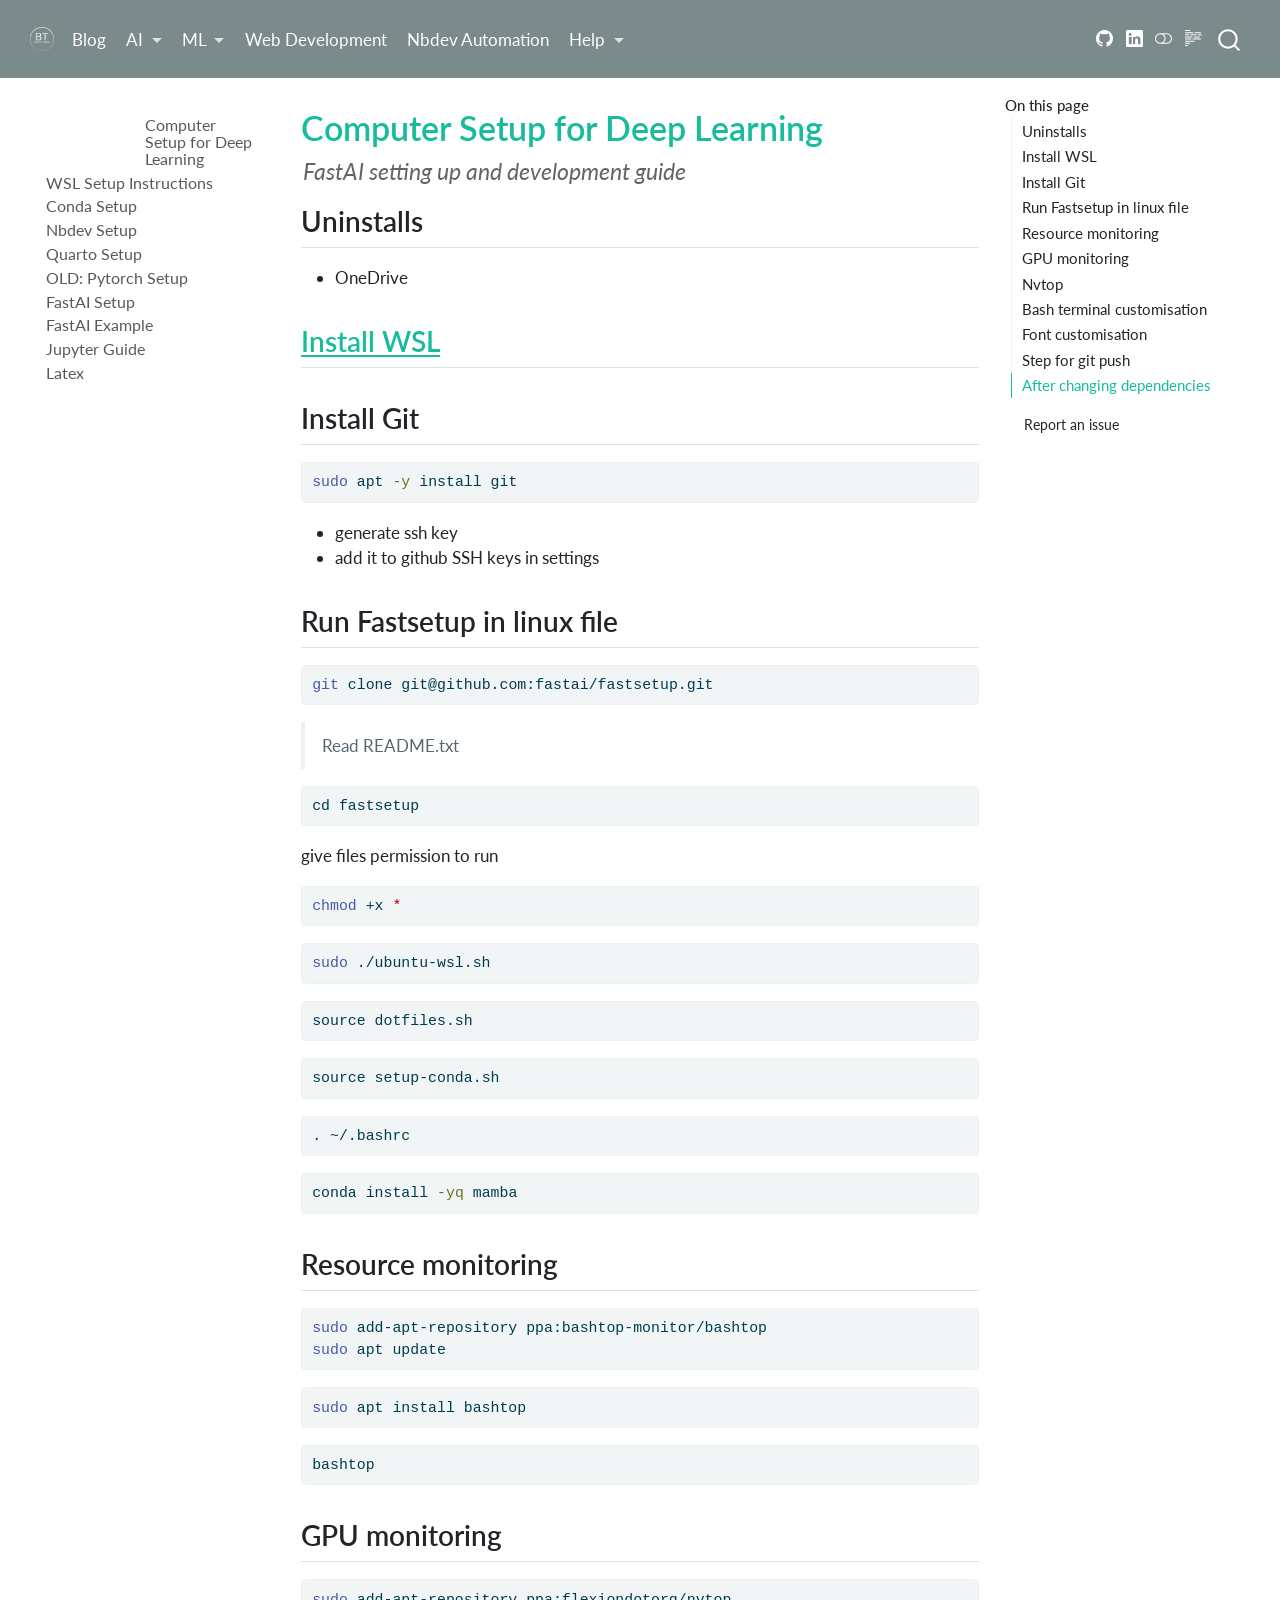
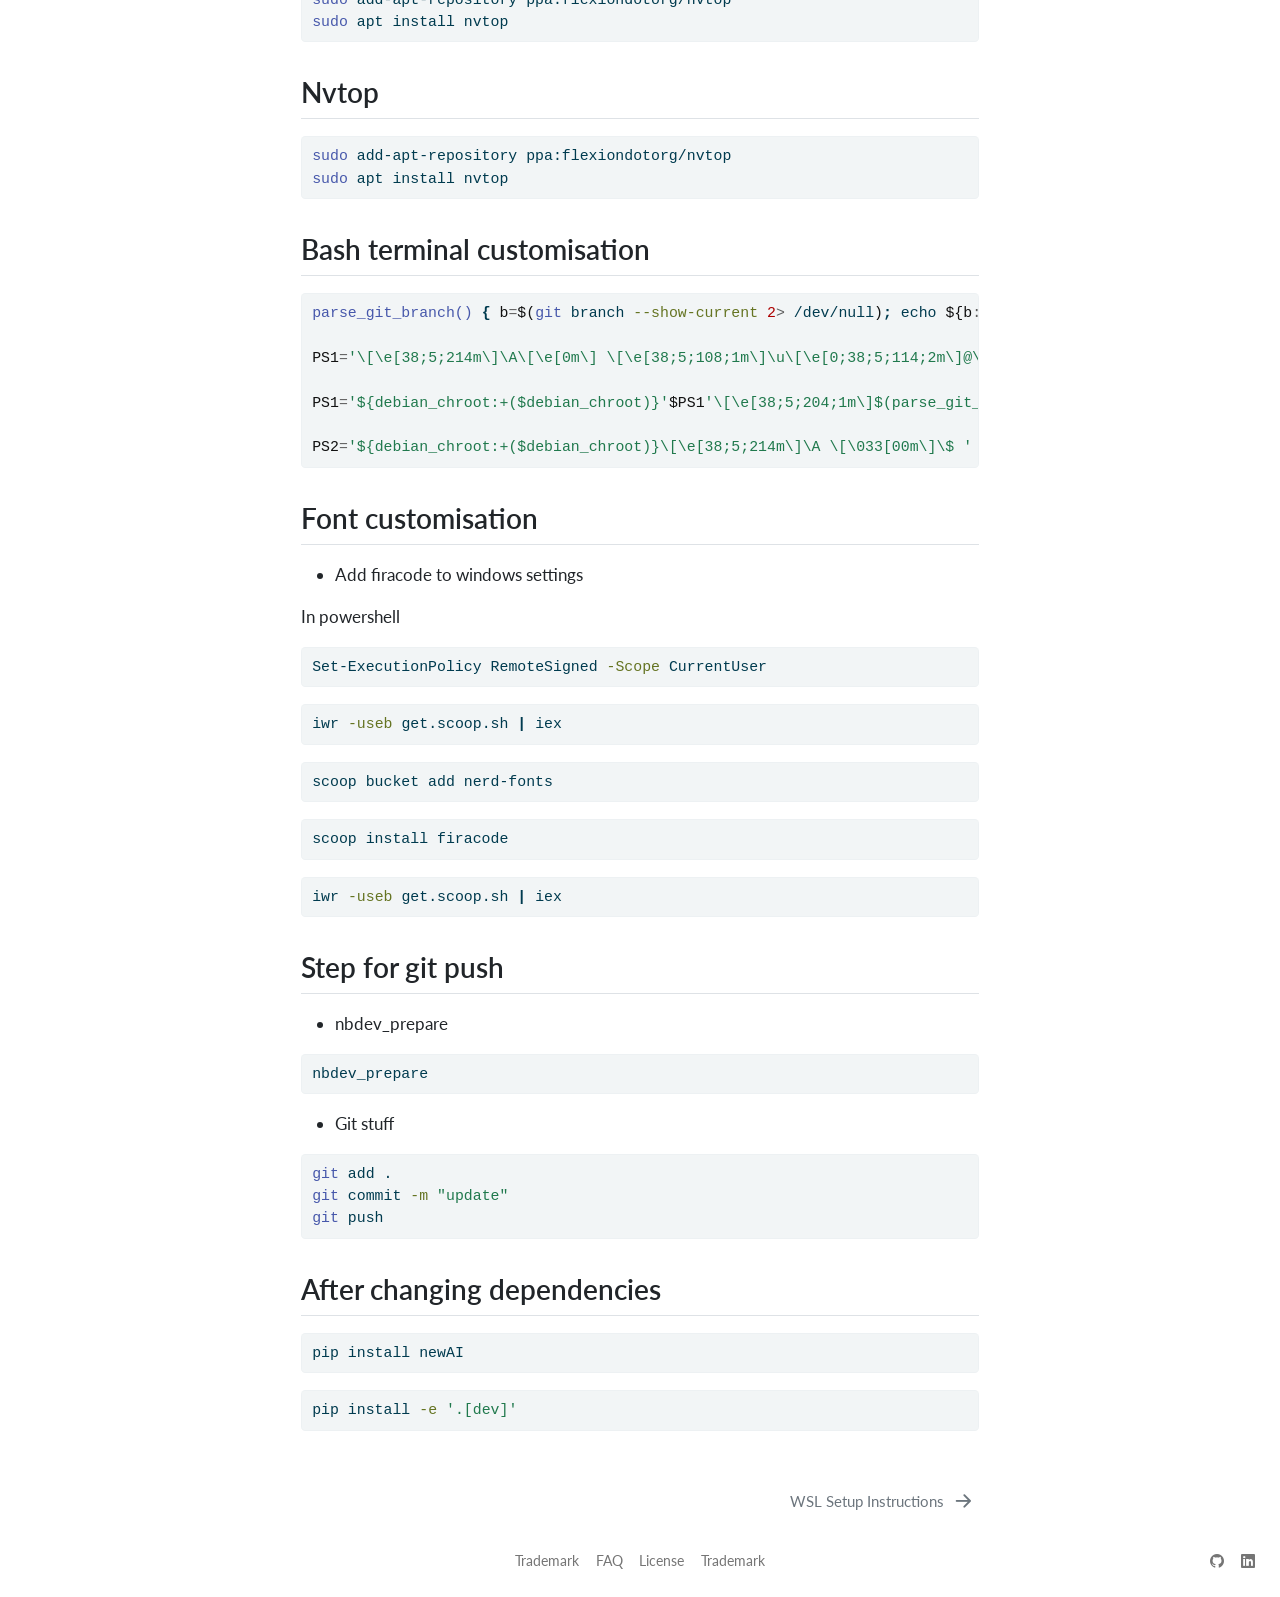
==== index.html @ 709e5c6a "deploy: d1fd467fbbab63f1652def385c64cc370975d32e" ====
<!DOCTYPE html>
<html xmlns="http://www.w3.org/1999/xhtml" lang="en" xml:lang="en"><head>

<meta charset="utf-8">
<meta name="generator" content="quarto-1.5.53">

<meta name="viewport" content="width=device-width, initial-scale=1.0, user-scalable=yes">

<meta name="description" content="FastAI setting up and development guide">

<title>Computer Setup for Deep Learning – Setup</title>
<style>
code{white-space: pre-wrap;}
span.smallcaps{font-variant: small-caps;}
div.columns{display: flex; gap: min(4vw, 1.5em);}
div.column{flex: auto; overflow-x: auto;}
div.hanging-indent{margin-left: 1.5em; text-indent: -1.5em;}
ul.task-list{list-style: none;}
ul.task-list li input[type="checkbox"] {
  width: 0.8em;
  margin: 0 0.8em 0.2em -1em; /* quarto-specific, see https://github.com/quarto-dev/quarto-cli/issues/4556 */ 
  vertical-align: middle;
}
/* CSS for syntax highlighting */
pre > code.sourceCode { white-space: pre; position: relative; }
pre > code.sourceCode > span { line-height: 1.25; }
pre > code.sourceCode > span:empty { height: 1.2em; }
.sourceCode { overflow: visible; }
code.sourceCode > span { color: inherit; text-decoration: inherit; }
div.sourceCode { margin: 1em 0; }
pre.sourceCode { margin: 0; }
@media screen {
div.sourceCode { overflow: auto; }
}
@media print {
pre > code.sourceCode { white-space: pre-wrap; }
pre > code.sourceCode > span { display: inline-block; text-indent: -5em; padding-left: 5em; }
}
pre.numberSource code
  { counter-reset: source-line 0; }
pre.numberSource code > span
  { position: relative; left: -4em; counter-increment: source-line; }
pre.numberSource code > span > a:first-child::before
  { content: counter(source-line);
    position: relative; left: -1em; text-align: right; vertical-align: baseline;
    border: none; display: inline-block;
    -webkit-touch-callout: none; -webkit-user-select: none;
    -khtml-user-select: none; -moz-user-select: none;
    -ms-user-select: none; user-select: none;
    padding: 0 4px; width: 4em;
  }
pre.numberSource { margin-left: 3em;  padding-left: 4px; }
div.sourceCode
  {   }
@media screen {
pre > code.sourceCode > span > a:first-child::before { text-decoration: underline; }
}
</style>


<script src="site_libs/quarto-nav/quarto-nav.js"></script>
<script src="site_libs/quarto-nav/headroom.min.js"></script>
<script src="site_libs/clipboard/clipboard.min.js"></script>
<script src="site_libs/quarto-search/autocomplete.umd.js"></script>
<script src="site_libs/quarto-search/fuse.min.js"></script>
<script src="site_libs/quarto-search/quarto-search.js"></script>
<meta name="quarto:offset" content="./">
<link href="./wsl_setup.html" rel="next">
<link href="./favi.svg" rel="icon" type="image/svg+xml">
<script src="site_libs/quarto-html/quarto.js"></script>
<script src="site_libs/quarto-html/popper.min.js"></script>
<script src="site_libs/quarto-html/tippy.umd.min.js"></script>
<script src="site_libs/quarto-html/anchor.min.js"></script>
<link href="site_libs/quarto-html/tippy.css" rel="stylesheet">
<link href="site_libs/quarto-html/quarto-syntax-highlighting.css" rel="stylesheet" class="quarto-color-scheme" id="quarto-text-highlighting-styles">
<link href="site_libs/quarto-html/quarto-syntax-highlighting-dark.css" rel="prefetch" class="quarto-color-scheme quarto-color-alternate" id="quarto-text-highlighting-styles">
<script src="site_libs/bootstrap/bootstrap.min.js"></script>
<link href="site_libs/bootstrap/bootstrap-icons.css" rel="stylesheet">
<link href="site_libs/bootstrap/bootstrap.min.css" rel="stylesheet" class="quarto-color-scheme" id="quarto-bootstrap" data-mode="light">
<link href="site_libs/bootstrap/bootstrap-dark.min.css" rel="prefetch" class="quarto-color-scheme quarto-color-alternate" id="quarto-bootstrap" data-mode="dark">
<script id="quarto-search-options" type="application/json">{
  "location": "navbar",
  "copy-button": false,
  "collapse-after": 3,
  "panel-placement": "end",
  "type": "overlay",
  "limit": 50,
  "keyboard-shortcut": [
    "f",
    "/",
    "s"
  ],
  "language": {
    "search-no-results-text": "No results",
    "search-matching-documents-text": "matching documents",
    "search-copy-link-title": "Copy link to search",
    "search-hide-matches-text": "Hide additional matches",
    "search-more-match-text": "more match in this document",
    "search-more-matches-text": "more matches in this document",
    "search-clear-button-title": "Clear",
    "search-text-placeholder": "",
    "search-detached-cancel-button-title": "Cancel",
    "search-submit-button-title": "Submit",
    "search-label": "Search"
  }
}</script>


<link rel="stylesheet" href="styles.css">
<meta property="og:title" content="Computer Setup for Deep Learning – Setup">
<meta property="og:description" content="FastAI setting up and development guide">
<meta property="og:image" content="https://bthek1.github.io/Computer_Setup//bthek1/Logo.svg">
<meta property="og:site_name" content="Setup">
<meta name="twitter:title" content="Computer Setup for Deep Learning – Setup">
<meta name="twitter:description" content="FastAI setting up and development guide">
<meta name="twitter:image" content="https://bthek1.github.io/Computer_Setup//bthek1/Logo.svg">
<meta name="twitter:card" content="summary_large_image">
</head>

<body class="nav-sidebar floating nav-fixed">

<div id="quarto-search-results"></div>
  <header id="quarto-header" class="headroom fixed-top">
    <nav class="navbar navbar-expand-lg " data-bs-theme="dark">
      <div class="navbar-container container-fluid">
      <div class="navbar-brand-container mx-auto">
    <a href="./index.html" class="navbar-brand navbar-brand-logo">
    <img src="./Logo.svg" alt="Quarto logo." class="navbar-logo">
    </a>
  </div>
            <div id="quarto-search" class="" title="Search"></div>
          <button class="navbar-toggler" type="button" data-bs-toggle="collapse" data-bs-target="#navbarCollapse" aria-controls="navbarCollapse" role="menu" aria-expanded="false" aria-label="Toggle navigation" onclick="if (window.quartoToggleHeadroom) { window.quartoToggleHeadroom(); }">
  <span class="navbar-toggler-icon"></span>
</button>
          <div class="collapse navbar-collapse" id="navbarCollapse">
            <ul class="navbar-nav navbar-nav-scroll me-auto">
  <li class="nav-item">
    <a class="nav-link" href="https://bthek1.github.io/B_Blog/"> 
<span class="menu-text">Blog</span></a>
  </li>  
  <li class="nav-item dropdown ">
    <a class="nav-link dropdown-toggle" href="#" id="nav-menu-ai" role="link" data-bs-toggle="dropdown" aria-expanded="false">
 <span class="menu-text">AI</span>
    </a>
    <ul class="dropdown-menu" aria-labelledby="nav-menu-ai">    
        <li>
    <a class="dropdown-item" href="https://bthek1.github.io/Computer_Setup/">
 <span class="dropdown-text">Computer Setup</span></a>
  </li>  
        <li>
    <a class="dropdown-item" href="https://bthek1.github.io/FastAI_course/">
 <span class="dropdown-text">Fast AI course</span></a>
  </li>  
        <li>
    <a class="dropdown-item" href="https://bthek1.github.io/DL_methods/">
 <span class="dropdown-text">DL Methods</span></a>
  </li>  
    </ul>
  </li>
  <li class="nav-item dropdown ">
    <a class="nav-link dropdown-toggle" href="#" id="nav-menu-ml" role="link" data-bs-toggle="dropdown" aria-expanded="false">
 <span class="menu-text">ML</span>
    </a>
    <ul class="dropdown-menu" aria-labelledby="nav-menu-ml">    
        <li>
    <a class="dropdown-item" href="https://bthek1.github.io/ML_methods/">
 <span class="dropdown-text">ML Methods</span></a>
  </li>  
        <li>
    <a class="dropdown-item" href="https://bthek1.github.io/Python_Libs/">
 <span class="dropdown-text">Python Libraries</span></a>
  </li>  
        <li>
    <a class="dropdown-item" href="https://bthek1.github.io/TimeSeriesML/">
 <span class="dropdown-text">Time series</span></a>
  </li>  
    </ul>
  </li>
  <li class="nav-item">
    <a class="nav-link" href="https://bthek1.github.io/WEB_doc/"> 
<span class="menu-text">Web Development</span></a>
  </li>  
  <li class="nav-item">
    <a class="nav-link" href="https://bthek1.github.io/nbdevAuto/"> 
<span class="menu-text">Nbdev Automation</span></a>
  </li>  
  <li class="nav-item dropdown ">
    <a class="nav-link dropdown-toggle" href="#" id="nav-menu-help" role="link" data-bs-toggle="dropdown" aria-expanded="false">
 <span class="menu-text">Help</span>
    </a>
    <ul class="dropdown-menu" aria-labelledby="nav-menu-help">    
        <li>
    <a class="dropdown-item" href="https://github.com/bthek1/B_Blog/issues"><i class="bi bi-bug" role="img">
</i> 
 <span class="dropdown-text">Report a Bug</span></a>
  </li>  
        <li>
    <a class="dropdown-item" href="https://github.com/bthek1/B_Blog/issues"><i class="bi bi-chat-right-text" role="img">
</i> 
 <span class="dropdown-text">Ask a Question</span></a>
  </li>  
        <li>
    <a class="dropdown-item" href="https://github.com/bthek1/B_Blog/issues"><i class="bi bi-question-circle" role="img">
</i> 
 <span class="dropdown-text">FAQ</span></a>
  </li>  
    </ul>
  </li>
</ul>
          </div> <!-- /navcollapse -->
            <div class="quarto-navbar-tools tools-wide">
    <a href="https://github.com/bthek1" title="" class="quarto-navigation-tool px-1" aria-label="Github"><i class="bi bi-github"></i></a>
    <a href="https://www.linkedin.com/in/benedict-thekkel/" title="" class="quarto-navigation-tool px-1" aria-label="Linkedin"><i class="bi bi-linkedin"></i></a>
  <a href="" class="quarto-color-scheme-toggle quarto-navigation-tool  px-1" onclick="window.quartoToggleColorScheme(); return false;" title="Toggle dark mode"><i class="bi"></i></a>
  <a href="" class="quarto-reader-toggle quarto-navigation-tool px-1" onclick="window.quartoToggleReader(); return false;" title="Toggle reader mode">
  <div class="quarto-reader-toggle-btn">
  <i class="bi"></i>
  </div>
</a>
</div>
      </div> <!-- /container-fluid -->
    </nav>
  <nav class="quarto-secondary-nav">
    <div class="container-fluid d-flex">
      <button type="button" class="quarto-btn-toggle btn" data-bs-toggle="collapse" role="button" data-bs-target=".quarto-sidebar-collapse-item" aria-controls="quarto-sidebar" aria-expanded="false" aria-label="Toggle sidebar navigation" onclick="if (window.quartoToggleHeadroom) { window.quartoToggleHeadroom(); }">
        <i class="bi bi-layout-text-sidebar-reverse"></i>
      </button>
        <nav class="quarto-page-breadcrumbs" aria-label="breadcrumb"><ol class="breadcrumb"><li class="breadcrumb-item"><a href="./index.html"><a href="https://bthek1.github.io/Computer_Setup/">Computer Setup for Deep Learning</a></a></li></ol></nav>
        <a class="flex-grow-1" role="navigation" data-bs-toggle="collapse" data-bs-target=".quarto-sidebar-collapse-item" aria-controls="quarto-sidebar" aria-expanded="false" aria-label="Toggle sidebar navigation" onclick="if (window.quartoToggleHeadroom) { window.quartoToggleHeadroom(); }">      
        </a>
    </div>
  </nav>
</header>
<!-- content -->
<div id="quarto-content" class="quarto-container page-columns page-rows-contents page-layout-article page-navbar">
<!-- sidebar -->
  <nav id="quarto-sidebar" class="sidebar collapse collapse-horizontal quarto-sidebar-collapse-item sidebar-navigation floating overflow-auto">
    <div class="sidebar-menu-container"> 
    <ul class="list-unstyled mt-1">
        <li class="sidebar-item">
  <div class="sidebar-item-container"> 
  <a href="./index.html" class="sidebar-item-text sidebar-link active">
 <span class="menu-text"><a href="https://bthek1.github.io/Computer_Setup/">Computer Setup for Deep Learning</a></span></a>
  </div>
</li>
        <li class="sidebar-item">
  <div class="sidebar-item-container"> 
  <a href="./wsl_setup.html" class="sidebar-item-text sidebar-link">
 <span class="menu-text">WSL Setup Instructions</span></a>
  </div>
</li>
        <li class="sidebar-item">
  <div class="sidebar-item-container"> 
  <a href="./conda_setup.html" class="sidebar-item-text sidebar-link">
 <span class="menu-text">Conda Setup</span></a>
  </div>
</li>
        <li class="sidebar-item">
  <div class="sidebar-item-container"> 
  <a href="./nbdev_setup.html" class="sidebar-item-text sidebar-link">
 <span class="menu-text">Nbdev Setup</span></a>
  </div>
</li>
        <li class="sidebar-item">
  <div class="sidebar-item-container"> 
  <a href="./quarto_setup.html" class="sidebar-item-text sidebar-link">
 <span class="menu-text">Quarto Setup</span></a>
  </div>
</li>
        <li class="sidebar-item">
  <div class="sidebar-item-container"> 
  <a href="./pytorch_setup.html" class="sidebar-item-text sidebar-link">
 <span class="menu-text">OLD: Pytorch Setup</span></a>
  </div>
</li>
        <li class="sidebar-item">
  <div class="sidebar-item-container"> 
  <a href="./fastai_setup.html" class="sidebar-item-text sidebar-link">
 <span class="menu-text">FastAI Setup</span></a>
  </div>
</li>
        <li class="sidebar-item">
  <div class="sidebar-item-container"> 
  <a href="./fastaiexample.html" class="sidebar-item-text sidebar-link">
 <span class="menu-text">FastAI Example</span></a>
  </div>
</li>
        <li class="sidebar-item">
  <div class="sidebar-item-container"> 
  <a href="./jupyter_guide.html" class="sidebar-item-text sidebar-link">
 <span class="menu-text">Jupyter Guide</span></a>
  </div>
</li>
        <li class="sidebar-item">
  <div class="sidebar-item-container"> 
  <a href="./latex_setup.html" class="sidebar-item-text sidebar-link">
 <span class="menu-text">Latex</span></a>
  </div>
</li>
    </ul>
    </div>
</nav>
<div id="quarto-sidebar-glass" class="quarto-sidebar-collapse-item" data-bs-toggle="collapse" data-bs-target=".quarto-sidebar-collapse-item"></div>
<!-- margin-sidebar -->
    <div id="quarto-margin-sidebar" class="sidebar margin-sidebar">
        <nav id="TOC" role="doc-toc" class="toc-active">
    <h2 id="toc-title">On this page</h2>
   
  <ul>
  <li><a href="#uninstalls" id="toc-uninstalls" class="nav-link active" data-scroll-target="#uninstalls">Uninstalls</a></li>
  <li><a href="#install-wsl" id="toc-install-wsl" class="nav-link" data-scroll-target="#install-wsl">Install WSL</a></li>
  <li><a href="#install-git" id="toc-install-git" class="nav-link" data-scroll-target="#install-git">Install Git</a></li>
  <li><a href="#run-fastsetup-in-linux-file" id="toc-run-fastsetup-in-linux-file" class="nav-link" data-scroll-target="#run-fastsetup-in-linux-file">Run Fastsetup in linux file</a></li>
  <li><a href="#resource-monitoring" id="toc-resource-monitoring" class="nav-link" data-scroll-target="#resource-monitoring">Resource monitoring</a></li>
  <li><a href="#gpu-monitoring" id="toc-gpu-monitoring" class="nav-link" data-scroll-target="#gpu-monitoring">GPU monitoring</a></li>
  <li><a href="#nvtop" id="toc-nvtop" class="nav-link" data-scroll-target="#nvtop">Nvtop</a></li>
  <li><a href="#bash-terminal-customisation" id="toc-bash-terminal-customisation" class="nav-link" data-scroll-target="#bash-terminal-customisation">Bash terminal customisation</a></li>
  <li><a href="#font-customisation" id="toc-font-customisation" class="nav-link" data-scroll-target="#font-customisation">Font customisation</a></li>
  <li><a href="#step-for-git-push" id="toc-step-for-git-push" class="nav-link" data-scroll-target="#step-for-git-push">Step for git push</a></li>
  <li><a href="#after-changing-dependencies" id="toc-after-changing-dependencies" class="nav-link" data-scroll-target="#after-changing-dependencies">After changing dependencies</a></li>
  </ul>
<div class="toc-actions"><ul><li><a href="https://bthek1.github.io/Computer_Setup/issues/new" class="toc-action"><i class="bi empty"></i>Report an issue</a></li></ul></div></nav>
    </div>
<!-- main -->
<main class="content" id="quarto-document-content">

<header id="title-block-header" class="quarto-title-block default">
<div class="quarto-title">
<h1 class="title"><a href="https://bthek1.github.io/Computer_Setup/">Computer Setup for Deep Learning</a></h1>
</div>

<div>
  <div class="description">
    FastAI setting up and development guide
  </div>
</div>


<div class="quarto-title-meta">

    
  
    
  </div>
  


</header>


<!-- WARNING: THIS FILE WAS AUTOGENERATED! DO NOT EDIT! -->
<section id="uninstalls" class="level2">
<h2 class="anchored" data-anchor-id="uninstalls">Uninstalls</h2>
<ul>
<li>OneDrive</li>
</ul>
</section>
<section id="install-wsl" class="level2">
<h2 class="anchored" data-anchor-id="install-wsl"><a href="https://bthek1.github.io/Computer_Setup/wsl_setup.html">Install WSL</a></h2>
</section>
<section id="install-git" class="level2">
<h2 class="anchored" data-anchor-id="install-git">Install Git</h2>
<div class="sourceCode" id="cb1"><pre class="sourceCode sh code-with-copy"><code class="sourceCode bash"><span id="cb1-1"><a href="#cb1-1" aria-hidden="true" tabindex="-1"></a><span class="fu">sudo</span> apt <span class="at">-y</span> install git</span></code><button title="Copy to Clipboard" class="code-copy-button"><i class="bi"></i></button></pre></div>
<ul>
<li>generate ssh key</li>
<li>add it to github SSH keys in settings</li>
</ul>
</section>
<section id="run-fastsetup-in-linux-file" class="level2">
<h2 class="anchored" data-anchor-id="run-fastsetup-in-linux-file">Run Fastsetup in linux file</h2>
<div class="sourceCode" id="cb2"><pre class="sourceCode sh code-with-copy"><code class="sourceCode bash"><span id="cb2-1"><a href="#cb2-1" aria-hidden="true" tabindex="-1"></a><span class="fu">git</span> clone git@github.com:fastai/fastsetup.git</span></code><button title="Copy to Clipboard" class="code-copy-button"><i class="bi"></i></button></pre></div>
<blockquote class="blockquote">
<p>Read README.txt</p>
</blockquote>
<div class="sourceCode" id="cb3"><pre class="sourceCode sh code-with-copy"><code class="sourceCode bash"><span id="cb3-1"><a href="#cb3-1" aria-hidden="true" tabindex="-1"></a><span class="bu">cd</span> fastsetup</span></code><button title="Copy to Clipboard" class="code-copy-button"><i class="bi"></i></button></pre></div>
<p>give files permission to run</p>
<div class="sourceCode" id="cb4"><pre class="sourceCode sh code-with-copy"><code class="sourceCode bash"><span id="cb4-1"><a href="#cb4-1" aria-hidden="true" tabindex="-1"></a><span class="fu">chmod</span> +x <span class="pp">*</span></span></code><button title="Copy to Clipboard" class="code-copy-button"><i class="bi"></i></button></pre></div>
<div class="sourceCode" id="cb5"><pre class="sourceCode sh code-with-copy"><code class="sourceCode bash"><span id="cb5-1"><a href="#cb5-1" aria-hidden="true" tabindex="-1"></a><span class="fu">sudo</span> ./ubuntu-wsl.sh</span></code><button title="Copy to Clipboard" class="code-copy-button"><i class="bi"></i></button></pre></div>
<div class="sourceCode" id="cb6"><pre class="sourceCode sh code-with-copy"><code class="sourceCode bash"><span id="cb6-1"><a href="#cb6-1" aria-hidden="true" tabindex="-1"></a><span class="bu">source</span> dotfiles.sh</span></code><button title="Copy to Clipboard" class="code-copy-button"><i class="bi"></i></button></pre></div>
<div class="sourceCode" id="cb7"><pre class="sourceCode sh code-with-copy"><code class="sourceCode bash"><span id="cb7-1"><a href="#cb7-1" aria-hidden="true" tabindex="-1"></a><span class="bu">source</span> setup-conda.sh</span></code><button title="Copy to Clipboard" class="code-copy-button"><i class="bi"></i></button></pre></div>
<div class="sourceCode" id="cb8"><pre class="sourceCode sh code-with-copy"><code class="sourceCode bash"><span id="cb8-1"><a href="#cb8-1" aria-hidden="true" tabindex="-1"></a><span class="bu">.</span> ~/.bashrc</span></code><button title="Copy to Clipboard" class="code-copy-button"><i class="bi"></i></button></pre></div>
<div class="sourceCode" id="cb9"><pre class="sourceCode sh code-with-copy"><code class="sourceCode bash"><span id="cb9-1"><a href="#cb9-1" aria-hidden="true" tabindex="-1"></a><span class="ex">conda</span> install <span class="at">-yq</span> mamba</span></code><button title="Copy to Clipboard" class="code-copy-button"><i class="bi"></i></button></pre></div>
</section>
<section id="resource-monitoring" class="level2">
<h2 class="anchored" data-anchor-id="resource-monitoring">Resource monitoring</h2>
<div class="sourceCode" id="cb10"><pre class="sourceCode sh code-with-copy"><code class="sourceCode bash"><span id="cb10-1"><a href="#cb10-1" aria-hidden="true" tabindex="-1"></a><span class="fu">sudo</span> add-apt-repository ppa:bashtop-monitor/bashtop</span>
<span id="cb10-2"><a href="#cb10-2" aria-hidden="true" tabindex="-1"></a><span class="fu">sudo</span> apt update</span></code><button title="Copy to Clipboard" class="code-copy-button"><i class="bi"></i></button></pre></div>
<div class="sourceCode" id="cb11"><pre class="sourceCode sh code-with-copy"><code class="sourceCode bash"><span id="cb11-1"><a href="#cb11-1" aria-hidden="true" tabindex="-1"></a><span class="fu">sudo</span> apt install bashtop</span></code><button title="Copy to Clipboard" class="code-copy-button"><i class="bi"></i></button></pre></div>
<div class="sourceCode" id="cb12"><pre class="sourceCode sh code-with-copy"><code class="sourceCode bash"><span id="cb12-1"><a href="#cb12-1" aria-hidden="true" tabindex="-1"></a><span class="ex">bashtop</span></span></code><button title="Copy to Clipboard" class="code-copy-button"><i class="bi"></i></button></pre></div>
</section>
<section id="gpu-monitoring" class="level2">
<h2 class="anchored" data-anchor-id="gpu-monitoring">GPU monitoring</h2>
<div class="sourceCode" id="cb13"><pre class="sourceCode sh code-with-copy"><code class="sourceCode bash"><span id="cb13-1"><a href="#cb13-1" aria-hidden="true" tabindex="-1"></a><span class="fu">sudo</span> add-apt-repository ppa:flexiondotorg/nvtop</span>
<span id="cb13-2"><a href="#cb13-2" aria-hidden="true" tabindex="-1"></a><span class="fu">sudo</span> apt install nvtop</span></code><button title="Copy to Clipboard" class="code-copy-button"><i class="bi"></i></button></pre></div>
</section>
<section id="nvtop" class="level2">
<h2 class="anchored" data-anchor-id="nvtop">Nvtop</h2>
<div class="sourceCode" id="cb14"><pre class="sourceCode sh code-with-copy"><code class="sourceCode bash"><span id="cb14-1"><a href="#cb14-1" aria-hidden="true" tabindex="-1"></a><span class="fu">sudo</span> add-apt-repository ppa:flexiondotorg/nvtop</span>
<span id="cb14-2"><a href="#cb14-2" aria-hidden="true" tabindex="-1"></a><span class="fu">sudo</span> apt install nvtop</span></code><button title="Copy to Clipboard" class="code-copy-button"><i class="bi"></i></button></pre></div>
</section>
<section id="bash-terminal-customisation" class="level2">
<h2 class="anchored" data-anchor-id="bash-terminal-customisation">Bash terminal customisation</h2>
<div class="sourceCode" id="cb15"><pre class="sourceCode sh code-with-copy"><code class="sourceCode bash"><span id="cb15-1"><a href="#cb15-1" aria-hidden="true" tabindex="-1"></a><span class="fu">parse_git_branch()</span> <span class="kw">{</span> <span class="va">b</span><span class="op">=</span><span class="va">$(</span><span class="fu">git</span> branch <span class="at">--show-current</span> <span class="dv">2</span><span class="op">&gt;</span> /dev/null<span class="va">)</span><span class="kw">;</span> <span class="bu">echo</span> <span class="va">${b</span><span class="op">:+</span><span class="st">" (</span><span class="va">$b</span><span class="st">)"</span><span class="va">}</span><span class="kw">;</span> <span class="kw">}</span></span>
<span id="cb15-2"><a href="#cb15-2" aria-hidden="true" tabindex="-1"></a></span>
<span id="cb15-3"><a href="#cb15-3" aria-hidden="true" tabindex="-1"></a><span class="va">PS1</span><span class="op">=</span><span class="st">'\[\e[38;5;214m\]\A\[\e[0m\] \[\e[38;5;108;1m\]\u\[\e[0;38;5;114;2m\]@\[\e[0;38;5;119m\]\h\[\e[0m\] \[\e[38;5;117m\]\w'</span></span>
<span id="cb15-4"><a href="#cb15-4" aria-hidden="true" tabindex="-1"></a></span>
<span id="cb15-5"><a href="#cb15-5" aria-hidden="true" tabindex="-1"></a><span class="va">PS1</span><span class="op">=</span><span class="st">'${debian_chroot:+($debian_chroot)}'</span><span class="va">$PS1</span><span class="st">'\[\e[38;5;204;1m\]$(parse_git_branch)\[\033[00m\]\$ '</span></span>
<span id="cb15-6"><a href="#cb15-6" aria-hidden="true" tabindex="-1"></a></span>
<span id="cb15-7"><a href="#cb15-7" aria-hidden="true" tabindex="-1"></a><span class="va">PS2</span><span class="op">=</span><span class="st">'${debian_chroot:+($debian_chroot)}\[\e[38;5;214m\]\A \[\033[00m\]\$ '</span></span></code><button title="Copy to Clipboard" class="code-copy-button"><i class="bi"></i></button></pre></div>
</section>
<section id="font-customisation" class="level2">
<h2 class="anchored" data-anchor-id="font-customisation">Font customisation</h2>
<ul>
<li>Add firacode to windows settings</li>
</ul>
<p>In powershell</p>
<div class="sourceCode" id="cb16"><pre class="sourceCode sh code-with-copy"><code class="sourceCode bash"><span id="cb16-1"><a href="#cb16-1" aria-hidden="true" tabindex="-1"></a><span class="ex">Set-ExecutionPolicy</span> RemoteSigned <span class="at">-Scope</span> CurrentUser</span></code><button title="Copy to Clipboard" class="code-copy-button"><i class="bi"></i></button></pre></div>
<div class="sourceCode" id="cb17"><pre class="sourceCode sh code-with-copy"><code class="sourceCode bash"><span id="cb17-1"><a href="#cb17-1" aria-hidden="true" tabindex="-1"></a><span class="ex">iwr</span> <span class="at">-useb</span> get.scoop.sh <span class="kw">|</span> <span class="ex">iex</span></span></code><button title="Copy to Clipboard" class="code-copy-button"><i class="bi"></i></button></pre></div>
<div class="sourceCode" id="cb18"><pre class="sourceCode sh code-with-copy"><code class="sourceCode bash"><span id="cb18-1"><a href="#cb18-1" aria-hidden="true" tabindex="-1"></a><span class="ex">scoop</span> bucket add nerd-fonts</span></code><button title="Copy to Clipboard" class="code-copy-button"><i class="bi"></i></button></pre></div>
<div class="sourceCode" id="cb19"><pre class="sourceCode sh code-with-copy"><code class="sourceCode bash"><span id="cb19-1"><a href="#cb19-1" aria-hidden="true" tabindex="-1"></a><span class="ex">scoop</span> install firacode</span></code><button title="Copy to Clipboard" class="code-copy-button"><i class="bi"></i></button></pre></div>
<div class="sourceCode" id="cb20"><pre class="sourceCode sh code-with-copy"><code class="sourceCode bash"><span id="cb20-1"><a href="#cb20-1" aria-hidden="true" tabindex="-1"></a><span class="ex">iwr</span> <span class="at">-useb</span> get.scoop.sh <span class="kw">|</span> <span class="ex">iex</span></span></code><button title="Copy to Clipboard" class="code-copy-button"><i class="bi"></i></button></pre></div>
</section>
<section id="step-for-git-push" class="level2">
<h2 class="anchored" data-anchor-id="step-for-git-push">Step for git push</h2>
<ul>
<li>nbdev_prepare</li>
</ul>
<div class="sourceCode" id="cb21"><pre class="sourceCode sh code-with-copy"><code class="sourceCode bash"><span id="cb21-1"><a href="#cb21-1" aria-hidden="true" tabindex="-1"></a><span class="ex">nbdev_prepare</span></span></code><button title="Copy to Clipboard" class="code-copy-button"><i class="bi"></i></button></pre></div>
<ul>
<li>Git stuff</li>
</ul>
<div class="sourceCode" id="cb22"><pre class="sourceCode sh code-with-copy"><code class="sourceCode bash"><span id="cb22-1"><a href="#cb22-1" aria-hidden="true" tabindex="-1"></a><span class="fu">git</span> add .</span>
<span id="cb22-2"><a href="#cb22-2" aria-hidden="true" tabindex="-1"></a><span class="fu">git</span> commit <span class="at">-m</span> <span class="st">"update"</span></span>
<span id="cb22-3"><a href="#cb22-3" aria-hidden="true" tabindex="-1"></a><span class="fu">git</span> push</span></code><button title="Copy to Clipboard" class="code-copy-button"><i class="bi"></i></button></pre></div>
</section>
<section id="after-changing-dependencies" class="level2">
<h2 class="anchored" data-anchor-id="after-changing-dependencies">After changing dependencies</h2>
<div class="sourceCode" id="cb23"><pre class="sourceCode sh code-with-copy"><code class="sourceCode bash"><span id="cb23-1"><a href="#cb23-1" aria-hidden="true" tabindex="-1"></a><span class="ex">pip</span> install newAI</span></code><button title="Copy to Clipboard" class="code-copy-button"><i class="bi"></i></button></pre></div>
<div class="sourceCode" id="cb24"><pre class="sourceCode sh code-with-copy"><code class="sourceCode bash"><span id="cb24-1"><a href="#cb24-1" aria-hidden="true" tabindex="-1"></a><span class="ex">pip</span> install <span class="at">-e</span> <span class="st">'.[dev]'</span></span></code><button title="Copy to Clipboard" class="code-copy-button"><i class="bi"></i></button></pre></div>


</section>

<a onclick="window.scrollTo(0, 0); return false;" role="button" id="quarto-back-to-top"><i class="bi bi-arrow-up"></i> Back to top</a></main> <!-- /main -->
<script id="quarto-html-after-body" type="application/javascript">
window.document.addEventListener("DOMContentLoaded", function (event) {
  const toggleBodyColorMode = (bsSheetEl) => {
    const mode = bsSheetEl.getAttribute("data-mode");
    const bodyEl = window.document.querySelector("body");
    if (mode === "dark") {
      bodyEl.classList.add("quarto-dark");
      bodyEl.classList.remove("quarto-light");
    } else {
      bodyEl.classList.add("quarto-light");
      bodyEl.classList.remove("quarto-dark");
    }
  }
  const toggleBodyColorPrimary = () => {
    const bsSheetEl = window.document.querySelector("link#quarto-bootstrap");
    if (bsSheetEl) {
      toggleBodyColorMode(bsSheetEl);
    }
  }
  toggleBodyColorPrimary();  
  const disableStylesheet = (stylesheets) => {
    for (let i=0; i < stylesheets.length; i++) {
      const stylesheet = stylesheets[i];
      stylesheet.rel = 'prefetch';
    }
  }
  const enableStylesheet = (stylesheets) => {
    for (let i=0; i < stylesheets.length; i++) {
      const stylesheet = stylesheets[i];
      stylesheet.rel = 'stylesheet';
    }
  }
  const manageTransitions = (selector, allowTransitions) => {
    const els = window.document.querySelectorAll(selector);
    for (let i=0; i < els.length; i++) {
      const el = els[i];
      if (allowTransitions) {
        el.classList.remove('notransition');
      } else {
        el.classList.add('notransition');
      }
    }
  }
  const toggleGiscusIfUsed = (isAlternate, darkModeDefault) => {
    const baseTheme = document.querySelector('#giscus-base-theme')?.value ?? 'light';
    const alternateTheme = document.querySelector('#giscus-alt-theme')?.value ?? 'dark';
    let newTheme = '';
    if(darkModeDefault) {
      newTheme = isAlternate ? baseTheme : alternateTheme;
    } else {
      newTheme = isAlternate ? alternateTheme : baseTheme;
    }
    const changeGiscusTheme = () => {
      // From: https://github.com/giscus/giscus/issues/336
      const sendMessage = (message) => {
        const iframe = document.querySelector('iframe.giscus-frame');
        if (!iframe) return;
        iframe.contentWindow.postMessage({ giscus: message }, 'https://giscus.app');
      }
      sendMessage({
        setConfig: {
          theme: newTheme
        }
      });
    }
    const isGiscussLoaded = window.document.querySelector('iframe.giscus-frame') !== null;
    if (isGiscussLoaded) {
      changeGiscusTheme();
    }
  }
  const toggleColorMode = (alternate) => {
    // Switch the stylesheets
    const alternateStylesheets = window.document.querySelectorAll('link.quarto-color-scheme.quarto-color-alternate');
    manageTransitions('#quarto-margin-sidebar .nav-link', false);
    if (alternate) {
      enableStylesheet(alternateStylesheets);
      for (const sheetNode of alternateStylesheets) {
        if (sheetNode.id === "quarto-bootstrap") {
          toggleBodyColorMode(sheetNode);
        }
      }
    } else {
      disableStylesheet(alternateStylesheets);
      toggleBodyColorPrimary();
    }
    manageTransitions('#quarto-margin-sidebar .nav-link', true);
    // Switch the toggles
    const toggles = window.document.querySelectorAll('.quarto-color-scheme-toggle');
    for (let i=0; i < toggles.length; i++) {
      const toggle = toggles[i];
      if (toggle) {
        if (alternate) {
          toggle.classList.add("alternate");     
        } else {
          toggle.classList.remove("alternate");
        }
      }
    }
    // Hack to workaround the fact that safari doesn't
    // properly recolor the scrollbar when toggling (#1455)
    if (navigator.userAgent.indexOf('Safari') > 0 && navigator.userAgent.indexOf('Chrome') == -1) {
      manageTransitions("body", false);
      window.scrollTo(0, 1);
      setTimeout(() => {
        window.scrollTo(0, 0);
        manageTransitions("body", true);
      }, 40);  
    }
  }
  const isFileUrl = () => { 
    return window.location.protocol === 'file:';
  }
  const hasAlternateSentinel = () => {  
    let styleSentinel = getColorSchemeSentinel();
    if (styleSentinel !== null) {
      return styleSentinel === "alternate";
    } else {
      return false;
    }
  }
  const setStyleSentinel = (alternate) => {
    const value = alternate ? "alternate" : "default";
    if (!isFileUrl()) {
      window.localStorage.setItem("quarto-color-scheme", value);
    } else {
      localAlternateSentinel = value;
    }
  }
  const getColorSchemeSentinel = () => {
    if (!isFileUrl()) {
      const storageValue = window.localStorage.getItem("quarto-color-scheme");
      return storageValue != null ? storageValue : localAlternateSentinel;
    } else {
      return localAlternateSentinel;
    }
  }
  const darkModeDefault = false;
  let localAlternateSentinel = darkModeDefault ? 'alternate' : 'default';
  // Dark / light mode switch
  window.quartoToggleColorScheme = () => {
    // Read the current dark / light value 
    let toAlternate = !hasAlternateSentinel();
    toggleColorMode(toAlternate);
    setStyleSentinel(toAlternate);
    toggleGiscusIfUsed(toAlternate, darkModeDefault);
  };
  // Ensure there is a toggle, if there isn't float one in the top right
  if (window.document.querySelector('.quarto-color-scheme-toggle') === null) {
    const a = window.document.createElement('a');
    a.classList.add('top-right');
    a.classList.add('quarto-color-scheme-toggle');
    a.href = "";
    a.onclick = function() { try { window.quartoToggleColorScheme(); } catch {} return false; };
    const i = window.document.createElement("i");
    i.classList.add('bi');
    a.appendChild(i);
    window.document.body.appendChild(a);
  }
  // Switch to dark mode if need be
  if (hasAlternateSentinel()) {
    toggleColorMode(true);
  } else {
    toggleColorMode(false);
  }
  const icon = "";
  const anchorJS = new window.AnchorJS();
  anchorJS.options = {
    placement: 'right',
    icon: icon
  };
  anchorJS.add('.anchored');
  const isCodeAnnotation = (el) => {
    for (const clz of el.classList) {
      if (clz.startsWith('code-annotation-')) {                     
        return true;
      }
    }
    return false;
  }
  const onCopySuccess = function(e) {
    // button target
    const button = e.trigger;
    // don't keep focus
    button.blur();
    // flash "checked"
    button.classList.add('code-copy-button-checked');
    var currentTitle = button.getAttribute("title");
    button.setAttribute("title", "Copied!");
    let tooltip;
    if (window.bootstrap) {
      button.setAttribute("data-bs-toggle", "tooltip");
      button.setAttribute("data-bs-placement", "left");
      button.setAttribute("data-bs-title", "Copied!");
      tooltip = new bootstrap.Tooltip(button, 
        { trigger: "manual", 
          customClass: "code-copy-button-tooltip",
          offset: [0, -8]});
      tooltip.show();    
    }
    setTimeout(function() {
      if (tooltip) {
        tooltip.hide();
        button.removeAttribute("data-bs-title");
        button.removeAttribute("data-bs-toggle");
        button.removeAttribute("data-bs-placement");
      }
      button.setAttribute("title", currentTitle);
      button.classList.remove('code-copy-button-checked');
    }, 1000);
    // clear code selection
    e.clearSelection();
  }
  const getTextToCopy = function(trigger) {
      const codeEl = trigger.previousElementSibling.cloneNode(true);
      for (const childEl of codeEl.children) {
        if (isCodeAnnotation(childEl)) {
          childEl.remove();
        }
      }
      return codeEl.innerText;
  }
  const clipboard = new window.ClipboardJS('.code-copy-button:not([data-in-quarto-modal])', {
    text: getTextToCopy
  });
  clipboard.on('success', onCopySuccess);
  if (window.document.getElementById('quarto-embedded-source-code-modal')) {
    // For code content inside modals, clipBoardJS needs to be initialized with a container option
    // TODO: Check when it could be a function (https://github.com/zenorocha/clipboard.js/issues/860)
    const clipboardModal = new window.ClipboardJS('.code-copy-button[data-in-quarto-modal]', {
      text: getTextToCopy,
      container: window.document.getElementById('quarto-embedded-source-code-modal')
    });
    clipboardModal.on('success', onCopySuccess);
  }
    var localhostRegex = new RegExp(/^(?:http|https):\/\/localhost\:?[0-9]*\//);
    var mailtoRegex = new RegExp(/^mailto:/);
      var filterRegex = new RegExp("https:\/\/bthek1\.github\.io\/Computer_Setup\/\/bthek1");
    var isInternal = (href) => {
        return filterRegex.test(href) || localhostRegex.test(href) || mailtoRegex.test(href);
    }
    // Inspect non-navigation links and adorn them if external
 	var links = window.document.querySelectorAll('a[href]:not(.nav-link):not(.navbar-brand):not(.toc-action):not(.sidebar-link):not(.sidebar-item-toggle):not(.pagination-link):not(.no-external):not([aria-hidden]):not(.dropdown-item):not(.quarto-navigation-tool):not(.about-link)');
    for (var i=0; i<links.length; i++) {
      const link = links[i];
      if (!isInternal(link.href)) {
        // undo the damage that might have been done by quarto-nav.js in the case of
        // links that we want to consider external
        if (link.dataset.originalHref !== undefined) {
          link.href = link.dataset.originalHref;
        }
      }
    }
  function tippyHover(el, contentFn, onTriggerFn, onUntriggerFn) {
    const config = {
      allowHTML: true,
      maxWidth: 500,
      delay: 100,
      arrow: false,
      appendTo: function(el) {
          return el.parentElement;
      },
      interactive: true,
      interactiveBorder: 10,
      theme: 'quarto',
      placement: 'bottom-start',
    };
    if (contentFn) {
      config.content = contentFn;
    }
    if (onTriggerFn) {
      config.onTrigger = onTriggerFn;
    }
    if (onUntriggerFn) {
      config.onUntrigger = onUntriggerFn;
    }
    window.tippy(el, config); 
  }
  const noterefs = window.document.querySelectorAll('a[role="doc-noteref"]');
  for (var i=0; i<noterefs.length; i++) {
    const ref = noterefs[i];
    tippyHover(ref, function() {
      // use id or data attribute instead here
      let href = ref.getAttribute('data-footnote-href') || ref.getAttribute('href');
      try { href = new URL(href).hash; } catch {}
      const id = href.replace(/^#\/?/, "");
      const note = window.document.getElementById(id);
      if (note) {
        return note.innerHTML;
      } else {
        return "";
      }
    });
  }
  const xrefs = window.document.querySelectorAll('a.quarto-xref');
  const processXRef = (id, note) => {
    // Strip column container classes
    const stripColumnClz = (el) => {
      el.classList.remove("page-full", "page-columns");
      if (el.children) {
        for (const child of el.children) {
          stripColumnClz(child);
        }
      }
    }
    stripColumnClz(note)
    if (id === null || id.startsWith('sec-')) {
      // Special case sections, only their first couple elements
      const container = document.createElement("div");
      if (note.children && note.children.length > 2) {
        container.appendChild(note.children[0].cloneNode(true));
        for (let i = 1; i < note.children.length; i++) {
          const child = note.children[i];
          if (child.tagName === "P" && child.innerText === "") {
            continue;
          } else {
            container.appendChild(child.cloneNode(true));
            break;
          }
        }
        if (window.Quarto?.typesetMath) {
          window.Quarto.typesetMath(container);
        }
        return container.innerHTML
      } else {
        if (window.Quarto?.typesetMath) {
          window.Quarto.typesetMath(note);
        }
        return note.innerHTML;
      }
    } else {
      // Remove any anchor links if they are present
      const anchorLink = note.querySelector('a.anchorjs-link');
      if (anchorLink) {
        anchorLink.remove();
      }
      if (window.Quarto?.typesetMath) {
        window.Quarto.typesetMath(note);
      }
      // TODO in 1.5, we should make sure this works without a callout special case
      if (note.classList.contains("callout")) {
        return note.outerHTML;
      } else {
        return note.innerHTML;
      }
    }
  }
  for (var i=0; i<xrefs.length; i++) {
    const xref = xrefs[i];
    tippyHover(xref, undefined, function(instance) {
      instance.disable();
      let url = xref.getAttribute('href');
      let hash = undefined; 
      if (url.startsWith('#')) {
        hash = url;
      } else {
        try { hash = new URL(url).hash; } catch {}
      }
      if (hash) {
        const id = hash.replace(/^#\/?/, "");
        const note = window.document.getElementById(id);
        if (note !== null) {
          try {
            const html = processXRef(id, note.cloneNode(true));
            instance.setContent(html);
          } finally {
            instance.enable();
            instance.show();
          }
        } else {
          // See if we can fetch this
          fetch(url.split('#')[0])
          .then(res => res.text())
          .then(html => {
            const parser = new DOMParser();
            const htmlDoc = parser.parseFromString(html, "text/html");
            const note = htmlDoc.getElementById(id);
            if (note !== null) {
              const html = processXRef(id, note);
              instance.setContent(html);
            } 
          }).finally(() => {
            instance.enable();
            instance.show();
          });
        }
      } else {
        // See if we can fetch a full url (with no hash to target)
        // This is a special case and we should probably do some content thinning / targeting
        fetch(url)
        .then(res => res.text())
        .then(html => {
          const parser = new DOMParser();
          const htmlDoc = parser.parseFromString(html, "text/html");
          const note = htmlDoc.querySelector('main.content');
          if (note !== null) {
            // This should only happen for chapter cross references
            // (since there is no id in the URL)
            // remove the first header
            if (note.children.length > 0 && note.children[0].tagName === "HEADER") {
              note.children[0].remove();
            }
            const html = processXRef(null, note);
            instance.setContent(html);
          } 
        }).finally(() => {
          instance.enable();
          instance.show();
        });
      }
    }, function(instance) {
    });
  }
      let selectedAnnoteEl;
      const selectorForAnnotation = ( cell, annotation) => {
        let cellAttr = 'data-code-cell="' + cell + '"';
        let lineAttr = 'data-code-annotation="' +  annotation + '"';
        const selector = 'span[' + cellAttr + '][' + lineAttr + ']';
        return selector;
      }
      const selectCodeLines = (annoteEl) => {
        const doc = window.document;
        const targetCell = annoteEl.getAttribute("data-target-cell");
        const targetAnnotation = annoteEl.getAttribute("data-target-annotation");
        const annoteSpan = window.document.querySelector(selectorForAnnotation(targetCell, targetAnnotation));
        const lines = annoteSpan.getAttribute("data-code-lines").split(",");
        const lineIds = lines.map((line) => {
          return targetCell + "-" + line;
        })
        let top = null;
        let height = null;
        let parent = null;
        if (lineIds.length > 0) {
            //compute the position of the single el (top and bottom and make a div)
            const el = window.document.getElementById(lineIds[0]);
            top = el.offsetTop;
            height = el.offsetHeight;
            parent = el.parentElement.parentElement;
          if (lineIds.length > 1) {
            const lastEl = window.document.getElementById(lineIds[lineIds.length - 1]);
            const bottom = lastEl.offsetTop + lastEl.offsetHeight;
            height = bottom - top;
          }
          if (top !== null && height !== null && parent !== null) {
            // cook up a div (if necessary) and position it 
            let div = window.document.getElementById("code-annotation-line-highlight");
            if (div === null) {
              div = window.document.createElement("div");
              div.setAttribute("id", "code-annotation-line-highlight");
              div.style.position = 'absolute';
              parent.appendChild(div);
            }
            div.style.top = top - 2 + "px";
            div.style.height = height + 4 + "px";
            div.style.left = 0;
            let gutterDiv = window.document.getElementById("code-annotation-line-highlight-gutter");
            if (gutterDiv === null) {
              gutterDiv = window.document.createElement("div");
              gutterDiv.setAttribute("id", "code-annotation-line-highlight-gutter");
              gutterDiv.style.position = 'absolute';
              const codeCell = window.document.getElementById(targetCell);
              const gutter = codeCell.querySelector('.code-annotation-gutter');
              gutter.appendChild(gutterDiv);
            }
            gutterDiv.style.top = top - 2 + "px";
            gutterDiv.style.height = height + 4 + "px";
          }
          selectedAnnoteEl = annoteEl;
        }
      };
      const unselectCodeLines = () => {
        const elementsIds = ["code-annotation-line-highlight", "code-annotation-line-highlight-gutter"];
        elementsIds.forEach((elId) => {
          const div = window.document.getElementById(elId);
          if (div) {
            div.remove();
          }
        });
        selectedAnnoteEl = undefined;
      };
        // Handle positioning of the toggle
    window.addEventListener(
      "resize",
      throttle(() => {
        elRect = undefined;
        if (selectedAnnoteEl) {
          selectCodeLines(selectedAnnoteEl);
        }
      }, 10)
    );
    function throttle(fn, ms) {
    let throttle = false;
    let timer;
      return (...args) => {
        if(!throttle) { // first call gets through
            fn.apply(this, args);
            throttle = true;
        } else { // all the others get throttled
            if(timer) clearTimeout(timer); // cancel #2
            timer = setTimeout(() => {
              fn.apply(this, args);
              timer = throttle = false;
            }, ms);
        }
      };
    }
      // Attach click handler to the DT
      const annoteDls = window.document.querySelectorAll('dt[data-target-cell]');
      for (const annoteDlNode of annoteDls) {
        annoteDlNode.addEventListener('click', (event) => {
          const clickedEl = event.target;
          if (clickedEl !== selectedAnnoteEl) {
            unselectCodeLines();
            const activeEl = window.document.querySelector('dt[data-target-cell].code-annotation-active');
            if (activeEl) {
              activeEl.classList.remove('code-annotation-active');
            }
            selectCodeLines(clickedEl);
            clickedEl.classList.add('code-annotation-active');
          } else {
            // Unselect the line
            unselectCodeLines();
            clickedEl.classList.remove('code-annotation-active');
          }
        });
      }
  const findCites = (el) => {
    const parentEl = el.parentElement;
    if (parentEl) {
      const cites = parentEl.dataset.cites;
      if (cites) {
        return {
          el,
          cites: cites.split(' ')
        };
      } else {
        return findCites(el.parentElement)
      }
    } else {
      return undefined;
    }
  };
  var bibliorefs = window.document.querySelectorAll('a[role="doc-biblioref"]');
  for (var i=0; i<bibliorefs.length; i++) {
    const ref = bibliorefs[i];
    const citeInfo = findCites(ref);
    if (citeInfo) {
      tippyHover(citeInfo.el, function() {
        var popup = window.document.createElement('div');
        citeInfo.cites.forEach(function(cite) {
          var citeDiv = window.document.createElement('div');
          citeDiv.classList.add('hanging-indent');
          citeDiv.classList.add('csl-entry');
          var biblioDiv = window.document.getElementById('ref-' + cite);
          if (biblioDiv) {
            citeDiv.innerHTML = biblioDiv.innerHTML;
          }
          popup.appendChild(citeDiv);
        });
        return popup.innerHTML;
      });
    }
  }
});
</script>
<script src="https://utteranc.es/client.js" repo="quarto-dev/quarto-web" issue-term="pathname" theme="github-light" crossorigin="anonymous" async="">
</script>
<nav class="page-navigation">
  <div class="nav-page nav-page-previous">
  </div>
  <div class="nav-page nav-page-next">
      <a href="./wsl_setup.html" class="pagination-link" aria-label="WSL Setup Instructions">
        <span class="nav-page-text">WSL Setup Instructions</span> <i class="bi bi-arrow-right-short"></i>
      </a>
  </div>
</nav>
</div> <!-- /content -->
<footer class="footer">
  <div class="nav-footer">
    <div class="nav-footer-left">
      &nbsp;
    </div>   
    <div class="nav-footer-center">
      <ul class="footer-items list-unstyled">
    <li class="nav-item">
    <a class="nav-link active" href="./index.html" aria-current="page">
<p>Trademark</p>
</a>
  </li>  
    <li class="nav-item">
    <a class="nav-link" href="https://github.com/bthek1/B_Blog/issues">
<p>FAQ</p>
</a>
  </li>  
    <li class="nav-item">
    <a class="nav-link" href="https://bthek1.github.io/benedicts_blog/Index.html">
<p>License</p>
</a>
  </li>  
    <li class="nav-item">
    <a class="nav-link" href="./index.html">
<p>Trademark</p>
</a>
  </li>  
</ul>
    <div class="toc-actions d-sm-block d-md-none"><ul><li><a href="https://bthek1.github.io/Computer_Setup/issues/new" class="toc-action"><i class="bi empty"></i>Report an issue</a></li></ul></div></div>
    <div class="nav-footer-right">
      <ul class="footer-items list-unstyled">
    <li class="nav-item compact">
    <a class="nav-link" href="https://github.com/bthek1">
      <i class="bi bi-github" role="img" aria-label="Github">
</i> 
    </a>
  </li>  
    <li class="nav-item compact">
    <a class="nav-link" href="https://www.linkedin.com/in/benedict-thekkel/">
      <i class="bi bi-linkedin" role="img" aria-label="Linkedin">
</i> 
    </a>
  </li>  
</ul>
    </div>
  </div>
</footer>




</body></html>
---- site_libs/quarto-html/tippy.css ----
.tippy-box[data-animation=fade][data-state=hidden]{opacity:0}[data-tippy-root]{max-width:calc(100vw - 10px)}.tippy-box{position:relative;background-color:#333;color:#fff;border-radius:4px;font-size:14px;line-height:1.4;white-space:normal;outline:0;transition-property:transform,visibility,opacity}.tippy-box[data-placement^=top]>.tippy-arrow{bottom:0}.tippy-box[data-placement^=top]>.tippy-arrow:before{bottom:-7px;left:0;border-width:8px 8px 0;border-top-color:initial;transform-origin:center top}.tippy-box[data-placement^=bottom]>.tippy-arrow{top:0}.tippy-box[data-placement^=bottom]>.tippy-arrow:before{top:-7px;left:0;border-width:0 8px 8px;border-bottom-color:initial;transform-origin:center bottom}.tippy-box[data-placement^=left]>.tippy-arrow{right:0}.tippy-box[data-placement^=left]>.tippy-arrow:before{border-width:8px 0 8px 8px;border-left-color:initial;right:-7px;transform-origin:center left}.tippy-box[data-placement^=right]>.tippy-arrow{left:0}.tippy-box[data-placement^=right]>.tippy-arrow:before{left:-7px;border-width:8px 8px 8px 0;border-right-color:initial;transform-origin:center right}.tippy-box[data-inertia][data-state=visible]{transition-timing-function:cubic-bezier(.54,1.5,.38,1.11)}.tippy-arrow{width:16px;height:16px;color:#333}.tippy-arrow:before{content:"";position:absolute;border-color:transparent;border-style:solid}.tippy-content{position:relative;padding:5px 9px;z-index:1}
---- site_libs/quarto-html/quarto-syntax-highlighting.css ----
/* quarto syntax highlight colors */
:root {
  --quarto-hl-ot-color: #003B4F;
  --quarto-hl-at-color: #657422;
  --quarto-hl-ss-color: #20794D;
  --quarto-hl-an-color: #5E5E5E;
  --quarto-hl-fu-color: #4758AB;
  --quarto-hl-st-color: #20794D;
  --quarto-hl-cf-color: #003B4F;
  --quarto-hl-op-color: #5E5E5E;
  --quarto-hl-er-color: #AD0000;
  --quarto-hl-bn-color: #AD0000;
  --quarto-hl-al-color: #AD0000;
  --quarto-hl-va-color: #111111;
  --quarto-hl-bu-color: inherit;
  --quarto-hl-ex-color: inherit;
  --quarto-hl-pp-color: #AD0000;
  --quarto-hl-in-color: #5E5E5E;
  --quarto-hl-vs-color: #20794D;
  --quarto-hl-wa-color: #5E5E5E;
  --quarto-hl-do-color: #5E5E5E;
  --quarto-hl-im-color: #00769E;
  --quarto-hl-ch-color: #20794D;
  --quarto-hl-dt-color: #AD0000;
  --quarto-hl-fl-color: #AD0000;
  --quarto-hl-co-color: #5E5E5E;
  --quarto-hl-cv-color: #5E5E5E;
  --quarto-hl-cn-color: #8f5902;
  --quarto-hl-sc-color: #5E5E5E;
  --quarto-hl-dv-color: #AD0000;
  --quarto-hl-kw-color: #003B4F;
}

/* other quarto variables */
:root {
  --quarto-font-monospace: SFMono-Regular, Menlo, Monaco, Consolas, "Liberation Mono", "Courier New", monospace;
}

pre > code.sourceCode > span {
  color: #003B4F;
}

code span {
  color: #003B4F;
}

code.sourceCode > span {
  color: #003B4F;
}

div.sourceCode,
div.sourceCode pre.sourceCode {
  color: #003B4F;
}

code span.ot {
  color: #003B4F;
  font-style: inherit;
}

code span.at {
  color: #657422;
  font-style: inherit;
}

code span.ss {
  color: #20794D;
  font-style: inherit;
}

code span.an {
  color: #5E5E5E;
  font-style: inherit;
}

code span.fu {
  color: #4758AB;
  font-style: inherit;
}

code span.st {
  color: #20794D;
  font-style: inherit;
}

code span.cf {
  color: #003B4F;
  font-weight: bold;
  font-style: inherit;
}

code span.op {
  color: #5E5E5E;
  font-style: inherit;
}

code span.er {
  color: #AD0000;
  font-style: inherit;
}

code span.bn {
  color: #AD0000;
  font-style: inherit;
}

code span.al {
  color: #AD0000;
  font-style: inherit;
}

code span.va {
  color: #111111;
  font-style: inherit;
}

code span.bu {
  font-style: inherit;
}

code span.ex {
  font-style: inherit;
}

code span.pp {
  color: #AD0000;
  font-style: inherit;
}

code span.in {
  color: #5E5E5E;
  font-style: inherit;
}

code span.vs {
  color: #20794D;
  font-style: inherit;
}

code span.wa {
  color: #5E5E5E;
  font-style: italic;
}

code span.do {
  color: #5E5E5E;
  font-style: italic;
}

code span.im {
  color: #00769E;
  font-style: inherit;
}

code span.ch {
  color: #20794D;
  font-style: inherit;
}

code span.dt {
  color: #AD0000;
  font-style: inherit;
}

code span.fl {
  color: #AD0000;
  font-style: inherit;
}

code span.co {
  color: #5E5E5E;
  font-style: inherit;
}

code span.cv {
  color: #5E5E5E;
  font-style: italic;
}

code span.cn {
  color: #8f5902;
  font-style: inherit;
}

code span.sc {
  color: #5E5E5E;
  font-style: inherit;
}

code span.dv {
  color: #AD0000;
  font-style: inherit;
}

code span.kw {
  color: #003B4F;
  font-weight: bold;
  font-style: inherit;
}

.prevent-inlining {
  content: "</";
}

/*# sourceMappingURL=debc5d5d77c3f9108843748ff7464032.css.map */
---- site_libs/quarto-html/quarto-syntax-highlighting-dark.css ----
/* quarto syntax highlight colors */
:root {
  --quarto-hl-al-color: #f07178;
  --quarto-hl-an-color: #d4d0ab;
  --quarto-hl-at-color: #00e0e0;
  --quarto-hl-bn-color: #d4d0ab;
  --quarto-hl-bu-color: #abe338;
  --quarto-hl-ch-color: #abe338;
  --quarto-hl-co-color: #f8f8f2;
  --quarto-hl-cv-color: #ffd700;
  --quarto-hl-cn-color: #ffd700;
  --quarto-hl-cf-color: #ffa07a;
  --quarto-hl-dt-color: #ffa07a;
  --quarto-hl-dv-color: #d4d0ab;
  --quarto-hl-do-color: #f8f8f2;
  --quarto-hl-er-color: #f07178;
  --quarto-hl-ex-color: #00e0e0;
  --quarto-hl-fl-color: #d4d0ab;
  --quarto-hl-fu-color: #ffa07a;
  --quarto-hl-im-color: #abe338;
  --quarto-hl-in-color: #d4d0ab;
  --quarto-hl-kw-color: #ffa07a;
  --quarto-hl-op-color: #ffa07a;
  --quarto-hl-ot-color: #00e0e0;
  --quarto-hl-pp-color: #dcc6e0;
  --quarto-hl-re-color: #00e0e0;
  --quarto-hl-sc-color: #abe338;
  --quarto-hl-ss-color: #abe338;
  --quarto-hl-st-color: #abe338;
  --quarto-hl-va-color: #00e0e0;
  --quarto-hl-vs-color: #abe338;
  --quarto-hl-wa-color: #dcc6e0;
}

/* other quarto variables */
:root {
  --quarto-font-monospace: SFMono-Regular, Menlo, Monaco, Consolas, "Liberation Mono", "Courier New", monospace;
}

code span.al {
  background-color: #2a0f15;
  font-weight: bold;
  color: #f07178;
}

code span.an {
  color: #d4d0ab;
}

code span.at {
  color: #00e0e0;
}

code span.bn {
  color: #d4d0ab;
}

code span.bu {
  color: #abe338;
}

code span.ch {
  color: #abe338;
}

code span.co {
  font-style: italic;
  color: #f8f8f2;
}

code span.cv {
  color: #ffd700;
}

code span.cn {
  color: #ffd700;
}

code span.cf {
  font-weight: bold;
  color: #ffa07a;
}

code span.dt {
  color: #ffa07a;
}

code span.dv {
  color: #d4d0ab;
}

code span.do {
  color: #f8f8f2;
}

code span.er {
  color: #f07178;
  text-decoration: underline;
}

code span.ex {
  font-weight: bold;
  color: #00e0e0;
}

code span.fl {
  color: #d4d0ab;
}

code span.fu {
  color: #ffa07a;
}

code span.im {
  color: #abe338;
}

code span.in {
  color: #d4d0ab;
}

code span.kw {
  font-weight: bold;
  color: #ffa07a;
}

pre > code.sourceCode > span {
  color: #f8f8f2;
}

code span {
  color: #f8f8f2;
}

code.sourceCode > span {
  color: #f8f8f2;
}

div.sourceCode,
div.sourceCode pre.sourceCode {
  color: #f8f8f2;
}

code span.op {
  color: #ffa07a;
}

code span.ot {
  color: #00e0e0;
}

code span.pp {
  color: #dcc6e0;
}

code span.re {
  background-color: #f8f8f2;
  color: #00e0e0;
}

code span.sc {
  color: #abe338;
}

code span.ss {
  color: #abe338;
}

code span.st {
  color: #abe338;
}

code span.va {
  color: #00e0e0;
}

code span.vs {
  color: #abe338;
}

code span.wa {
  color: #dcc6e0;
}

.prevent-inlining {
  content: "</";
}

/*# sourceMappingURL=935a306eefa94366c21e1a970dddb765.css.map */
---- styles.css ----
.cell {
  margin-bottom: 1rem;
}

.cell > .sourceCode {
  margin-bottom: 0;
}

.cell-output > pre {
  margin-bottom: 0;
}

.cell-output > pre, .cell-output > .sourceCode > pre, .cell-output-stdout > pre {
  margin-left: 0.8rem;
  margin-top: 0;
  background: none;
  border-left: 2px solid lightsalmon;
  border-top-left-radius: 0;
  border-top-right-radius: 0;
}

.cell-output > .sourceCode {
  border: none;
}

.cell-output > .sourceCode {
  background: none;
  margin-top: 0;
}

div.description {
  padding-left: 2px;
  padding-top: 5px;
  font-style: italic;
  font-size: 135%;
  opacity: 70%;
}
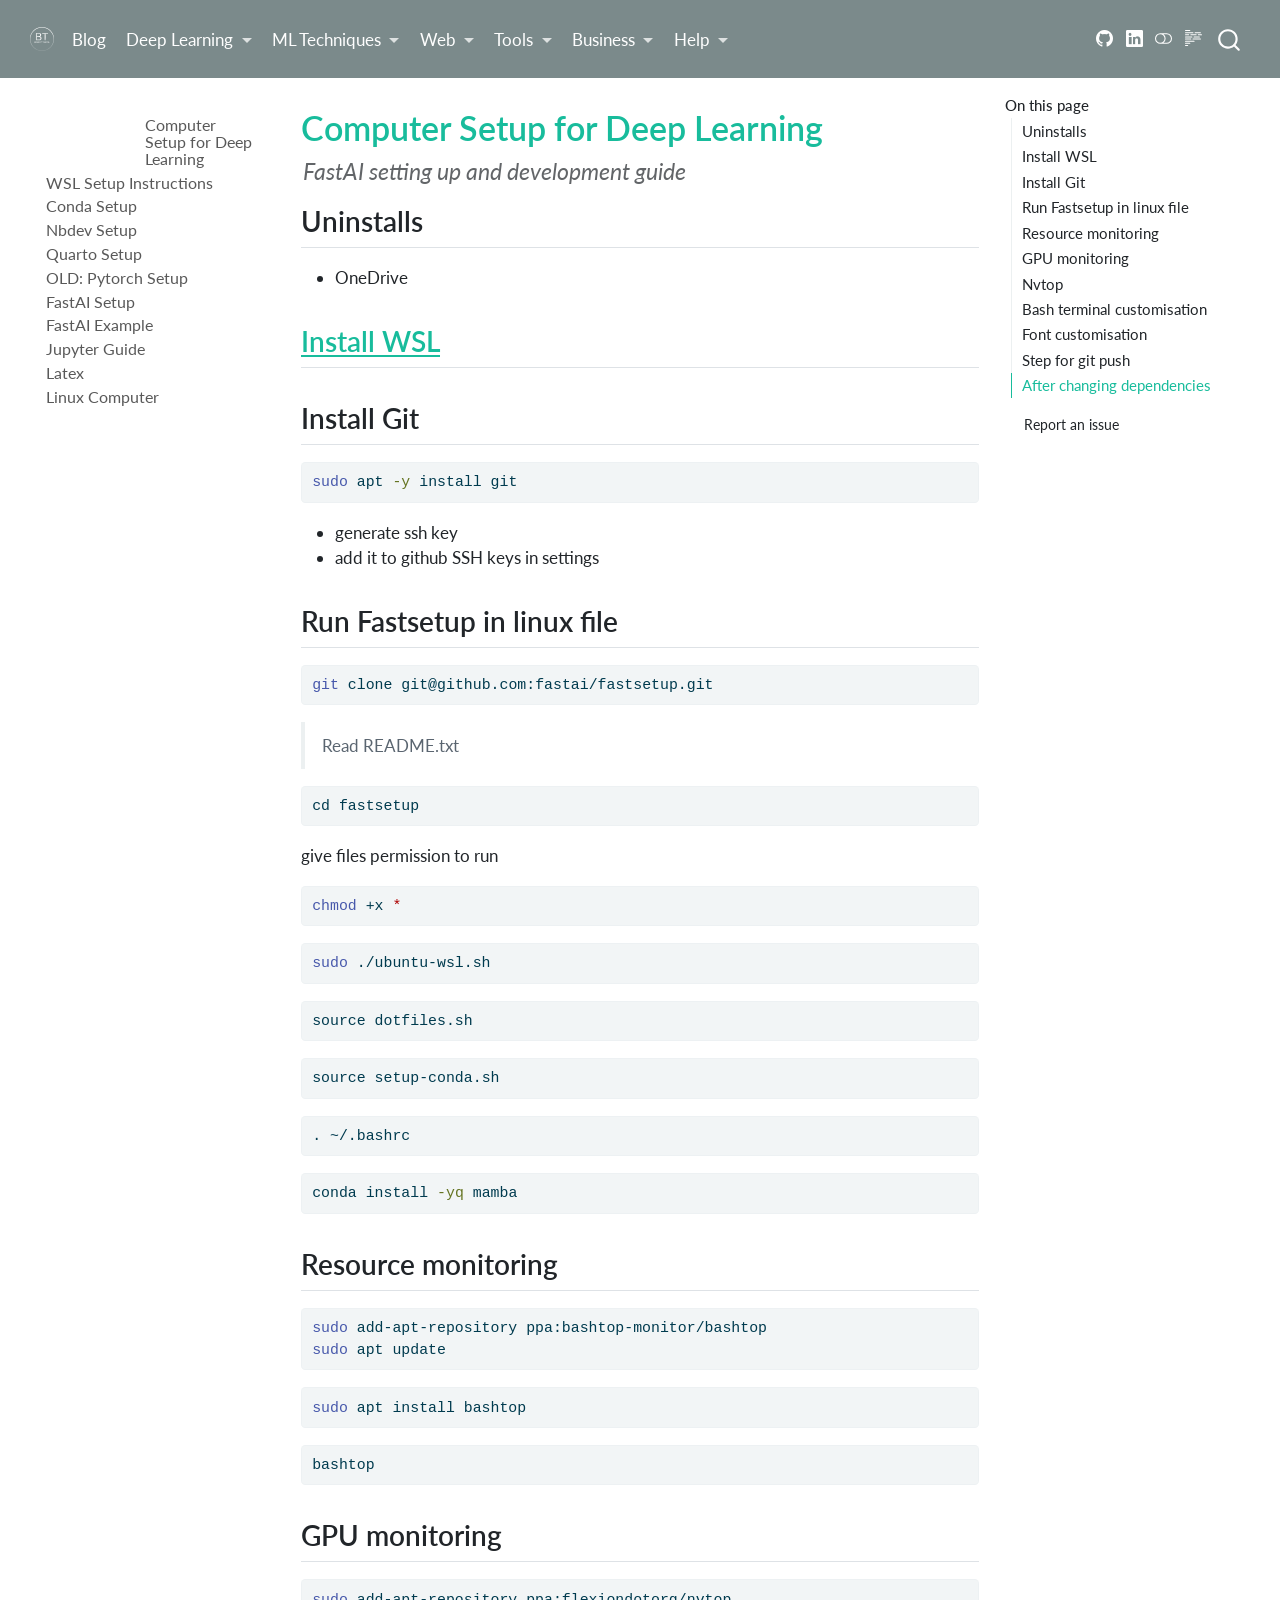
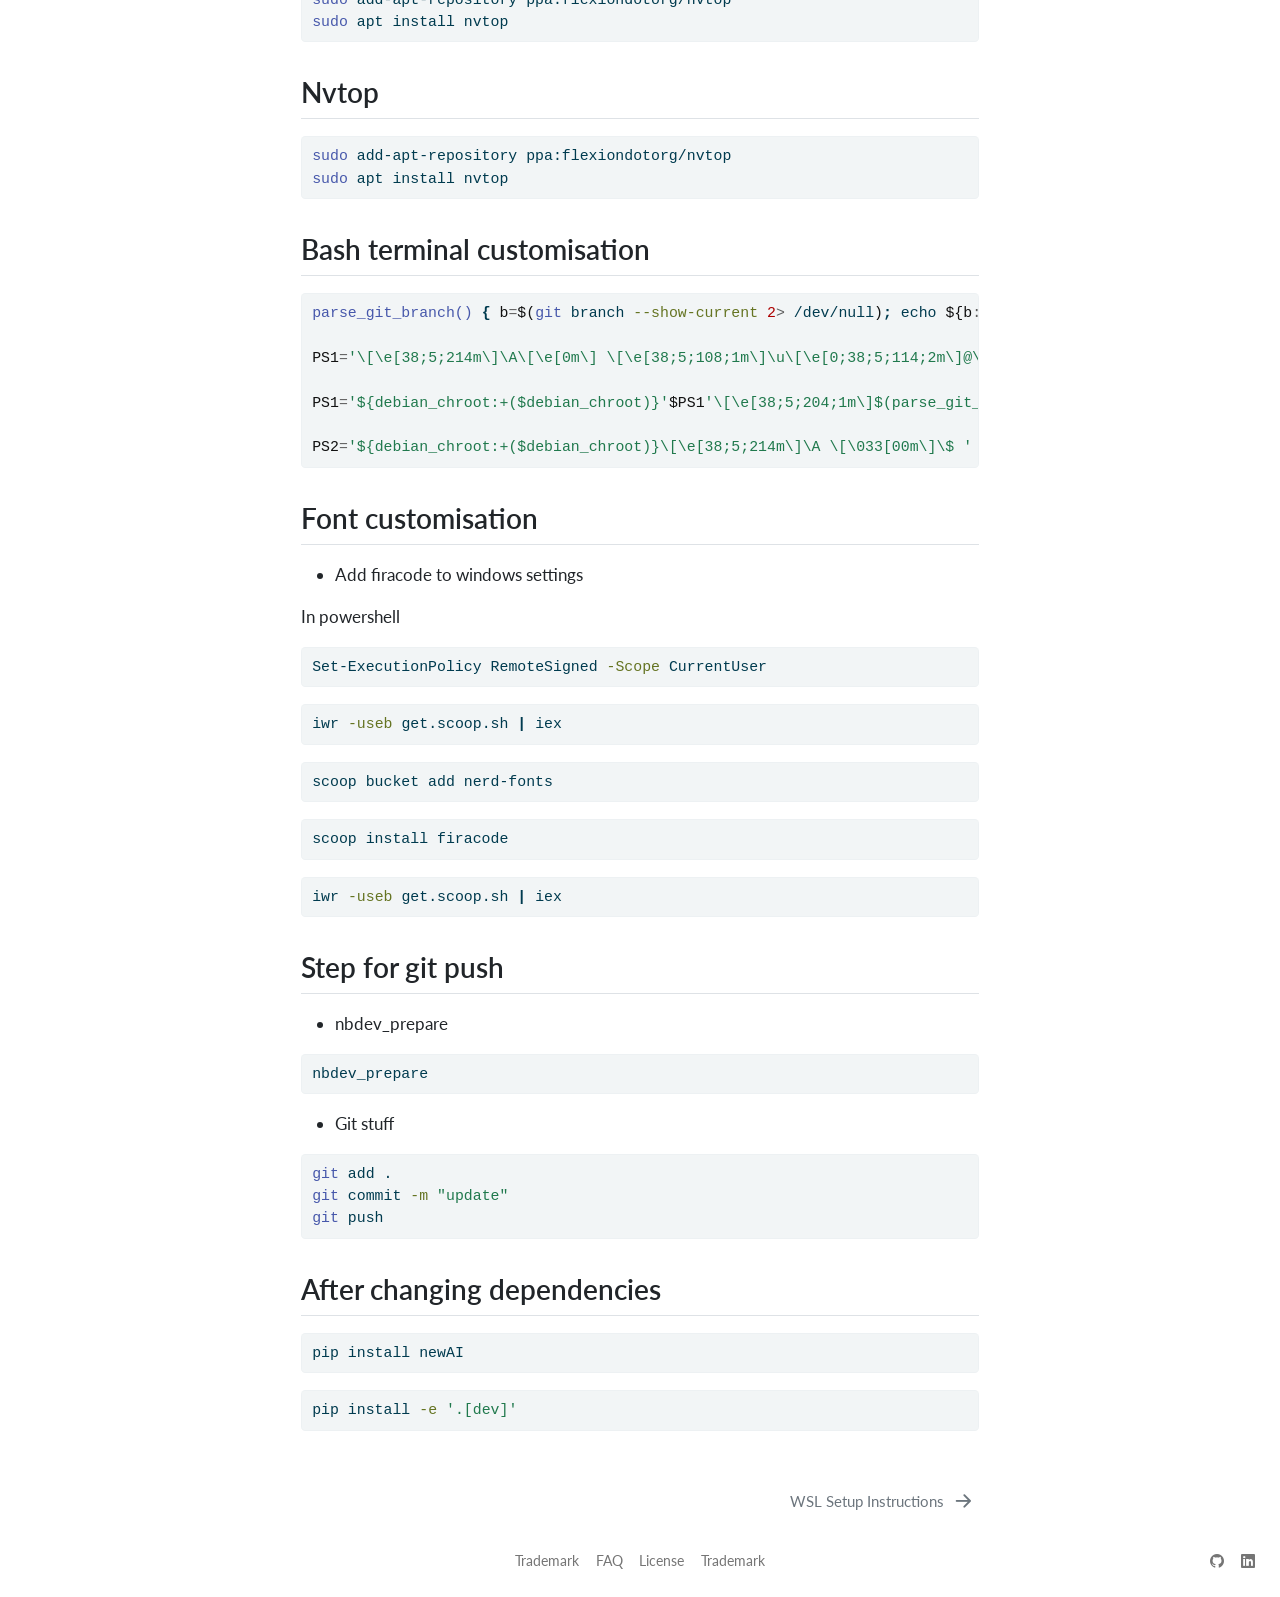
==== commit 60736acb: "deploy: 907e91605f72083ba5b54d1a5defa1c2f9bfddbe" ====
--- a/index.html
+++ b/index.html
@@ -2,7 +2,7 @@
 <html xmlns="http://www.w3.org/1999/xhtml" lang="en" xml:lang="en"><head>
 
 <meta charset="utf-8">
-<meta name="generator" content="quarto-1.5.53">
+<meta name="generator" content="quarto-1.5.57">
 
 <meta name="viewport" content="width=device-width, initial-scale=1.0, user-scalable=yes">
 
@@ -139,14 +139,10 @@
 <span class="menu-text">Blog</span></a>
   </li>  
   <li class="nav-item dropdown ">
-    <a class="nav-link dropdown-toggle" href="#" id="nav-menu-ai" role="link" data-bs-toggle="dropdown" aria-expanded="false">
- <span class="menu-text">AI</span>
+    <a class="nav-link dropdown-toggle" href="#" id="nav-menu-deep-learning" role="link" data-bs-toggle="dropdown" aria-expanded="false">
+ <span class="menu-text">Deep Learning</span>
     </a>
-    <ul class="dropdown-menu" aria-labelledby="nav-menu-ai">    
-        <li>
-    <a class="dropdown-item" href="https://bthek1.github.io/Computer_Setup/">
- <span class="dropdown-text">Computer Setup</span></a>
-  </li>  
+    <ul class="dropdown-menu" aria-labelledby="nav-menu-deep-learning">    
         <li>
     <a class="dropdown-item" href="https://bthek1.github.io/FastAI_course/">
  <span class="dropdown-text">Fast AI course</span></a>
@@ -154,36 +150,97 @@
         <li>
     <a class="dropdown-item" href="https://bthek1.github.io/DL_methods/">
  <span class="dropdown-text">DL Methods</span></a>
+  </li>  
+        <li>
+    <a class="dropdown-item" href="https://bthek1.github.io/Research/">
+ <span class="dropdown-text">Research</span></a>
   </li>  
     </ul>
   </li>
   <li class="nav-item dropdown ">
-    <a class="nav-link dropdown-toggle" href="#" id="nav-menu-ml" role="link" data-bs-toggle="dropdown" aria-expanded="false">
- <span class="menu-text">ML</span>
+    <a class="nav-link dropdown-toggle" href="#" id="nav-menu-ml-techniques" role="link" data-bs-toggle="dropdown" aria-expanded="false">
+ <span class="menu-text">ML Techniques</span>
     </a>
-    <ul class="dropdown-menu" aria-labelledby="nav-menu-ml">    
+    <ul class="dropdown-menu" aria-labelledby="nav-menu-ml-techniques">    
         <li>
     <a class="dropdown-item" href="https://bthek1.github.io/ML_methods/">
  <span class="dropdown-text">ML Methods</span></a>
   </li>  
         <li>
+    <a class="dropdown-item" href="https://bthek1.github.io/TimeSeriesML/">
+ <span class="dropdown-text">Time series</span></a>
+  </li>  
+    </ul>
+  </li>
+  <li class="nav-item dropdown ">
+    <a class="nav-link dropdown-toggle" href="#" id="nav-menu-web" role="link" data-bs-toggle="dropdown" aria-expanded="false">
+ <span class="menu-text">Web</span>
+    </a>
+    <ul class="dropdown-menu" aria-labelledby="nav-menu-web">    
+        <li>
+    <a class="dropdown-item" href="https://bthek1.github.io/WEB_doc/">
+ <span class="dropdown-text">Web Development</span></a>
+  </li>  
+        <li>
+    <a class="dropdown-item" href="https://bthek1.github.io/Front_End/">
+ <span class="dropdown-text">Front End</span></a>
+  </li>  
+        <li>
+    <a class="dropdown-item" href="https://bthek1.github.io/Back_End/">
+ <span class="dropdown-text">Back End</span></a>
+  </li>  
+        <li>
+    <a class="dropdown-item" href="https://bthek1.github.io/Docker_Containers/">
+ <span class="dropdown-text">Docker Containers</span></a>
+  </li>  
+    </ul>
+  </li>
+  <li class="nav-item dropdown ">
+    <a class="nav-link dropdown-toggle" href="#" id="nav-menu-tools" role="link" data-bs-toggle="dropdown" aria-expanded="false">
+ <span class="menu-text">Tools</span>
+    </a>
+    <ul class="dropdown-menu" aria-labelledby="nav-menu-tools">    
+        <li>
+    <a class="dropdown-item" href="https://bthek1.github.io/Software_Tools/">
+ <span class="dropdown-text">Software Tools</span></a>
+  </li>  
+        <li>
     <a class="dropdown-item" href="https://bthek1.github.io/Python_Libs/">
  <span class="dropdown-text">Python Libraries</span></a>
   </li>  
         <li>
-    <a class="dropdown-item" href="https://bthek1.github.io/TimeSeriesML/">
- <span class="dropdown-text">Time series</span></a>
+    <a class="dropdown-item" href="https://bthek1.github.io/nbdevAuto/">
+ <span class="dropdown-text">Nbdev Automation</span></a>
+  </li>  
+        <li>
+    <a class="dropdown-item" href="https://bthek1.github.io/Computer_Setup/">
+ <span class="dropdown-text">Computer Setup</span></a>
   </li>  
     </ul>
   </li>
-  <li class="nav-item">
-    <a class="nav-link" href="https://bthek1.github.io/WEB_doc/"> 
-<span class="menu-text">Web Development</span></a>
-  </li>  
-  <li class="nav-item">
-    <a class="nav-link" href="https://bthek1.github.io/nbdevAuto/"> 
-<span class="menu-text">Nbdev Automation</span></a>
-  </li>  
+  <li class="nav-item dropdown ">
+    <a class="nav-link dropdown-toggle" href="#" id="nav-menu-business" role="link" data-bs-toggle="dropdown" aria-expanded="false">
+ <span class="menu-text">Business</span>
+    </a>
+    <ul class="dropdown-menu" aria-labelledby="nav-menu-business">    
+        <li>
+    <a class="dropdown-item" href="https://bthek1.github.io/Business_doc/">
+ <span class="dropdown-text">Business Doc</span></a>
+  </li>  
+        <li>
+    <a class="dropdown-item" href="https://bthek1.github.io/Philosophy_doc/">
+ <span class="dropdown-text">Ideas Doc</span></a>
+  </li>  
+        <li>
+    <a class="dropdown-item" href="https://bthek1.github.io/Finances/">
+ <span class="dropdown-text">Finances</span></a>
+  </li>  
+        <li>
+    <a class="dropdown-item" href="https://bthek1.github.io/Other/">
+ <span class="dropdown-text">Other</span></a>
+  </li>  
+    </ul>
+  </li>
   <li class="nav-item dropdown ">
     <a class="nav-link dropdown-toggle" href="#" id="nav-menu-help" role="link" data-bs-toggle="dropdown" aria-expanded="false">
  <span class="menu-text">Help</span>
@@ -295,6 +352,12 @@
   <div class="sidebar-item-container"> 
   <a href="./latex_setup.html" class="sidebar-item-text sidebar-link">
  <span class="menu-text">Latex</span></a>
+  </div>
+</li>
+        <li class="sidebar-item">
+  <div class="sidebar-item-container"> 
+  <a href="./linux_computer.html" class="sidebar-item-text sidebar-link">
+ <span class="menu-text">Linux Computer</span></a>
   </div>
 </li>
     </ul>
